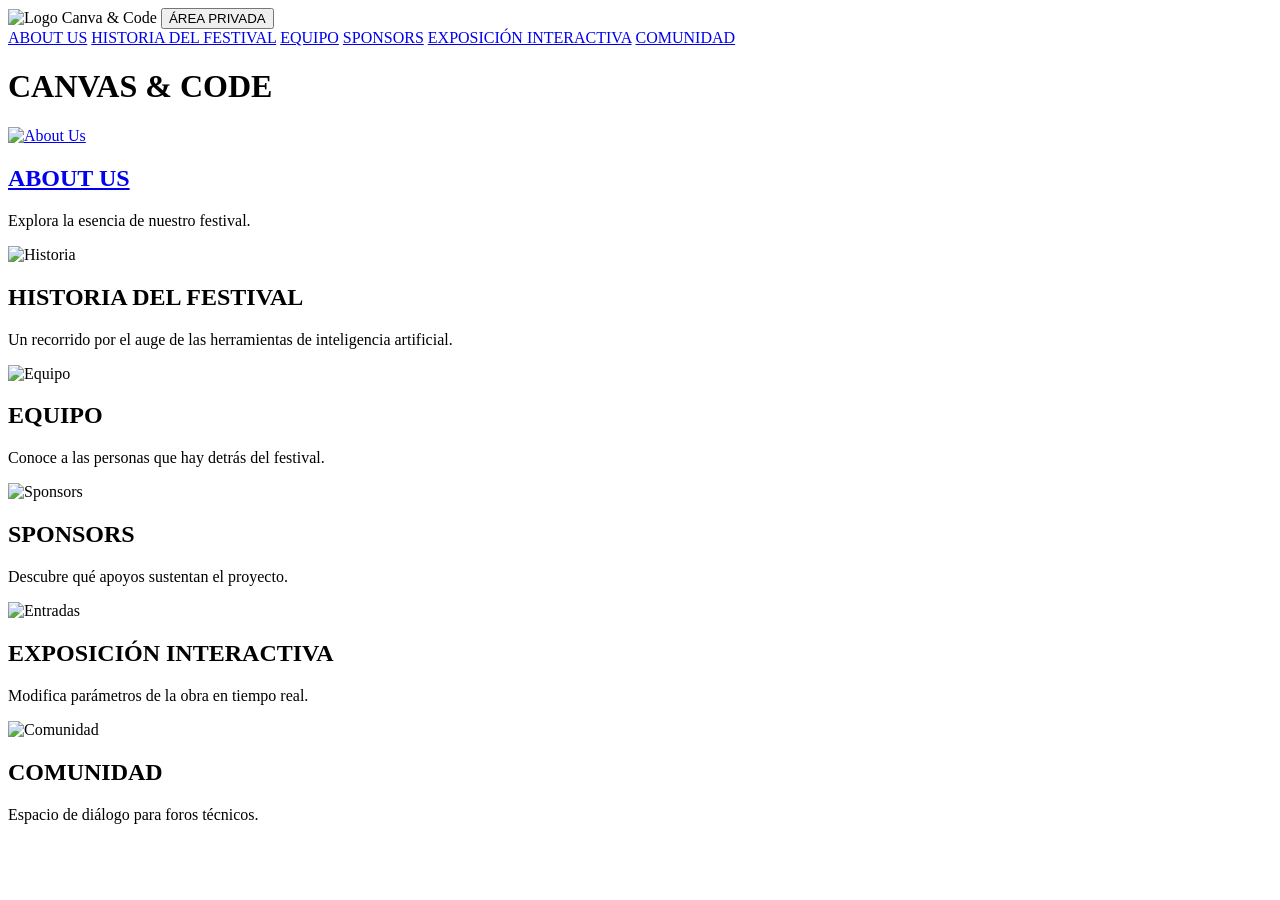
==== index.html @ c941e0c9 "Add files via upload" ====
<!DOCTYPE html>
<html lang="es">
<head>
    <meta charset="UTF-8">
    <meta name="viewport" content="width=device-width, initial-scale=1.0">
    <title>Canva & Code - Inicio Alta Fidelidad</title>
    <!-- Carga de tipografías desde Google Fonts -->
    <link href="https://fonts.googleapis.com/css2?family=Rokkitt:wght@300;400;700&family=Ubuntu:wght@400;700&display=swap" rel="stylesheet">
    <!-- Ruta actualizada para los estilos en la carpeta css -->
    <link rel="stylesheet" href="../css/style.css"> 
</head>
<body>
    <header class="header">
        <div class="top-bar">
            <!-- Ruta actualizada para el logotipo en la carpeta images -->
            <img src="../images/logotipo.jpeg" alt="Logo Canva & Code" class="logo-circular">
            <button class="btn-private">ÁREA PRIVADA</button>
        </div>
        
        <nav class="button-nav">
            <a href="about.html" class="nav-btn">ABOUT US</a>
            <a href="#" class="nav-btn">HISTORIA DEL FESTIVAL</a>
            <a href="#" class="nav-btn">EQUIPO</a>
            <a href="#" class="nav-btn">SPONSORS</a>
            <a href="#" class="nav-btn">EXPOSICIÓN INTERACTIVA</a>
            <a href="#" class="nav-btn">COMUNIDAD</a>
        </nav>
    </header>

    <main class="container">
        <header class="hero-section">
            <h1 class="main-title">CANVAS <span>&</span> CODE</h1>
        </header>

        <div class="dynamic-grid">
            
            <!-- Sección: About Us -->
            <section class="card">
                <a href="about.html" class="img-link">
                    <img src="../images/puños.jpg" alt="About Us" class="card-image">
                </a>
                <div class="card-info">
                    <a href="about.html" class="title-link">
                        <h2 class="card-title">ABOUT US</h2>
                    </a>
                    <p class="body-text">Explora la esencia de nuestro festival.</p>
                </div>
            </section>

            <!-- Sección: Historia del Festival -->
            <section class="card">
                <img src="../images/publico.jpg" alt="Historia" class="card-image">
                <div class="card-info">
                    <h2 class="card-title">HISTORIA DEL FESTIVAL</h2>
                    <p class="body-text">Un recorrido por el auge de las herramientas de inteligencia artificial.</p>
                </div>
            </section>

            <!-- Sección: Equipo -->
            <section class="card">
                <img src="../images/equipo.jpg" alt="Equipo" class="card-image">
                <div class="card-info">
                    <h2 class="card-title">EQUIPO</h2>
                    <p class="body-text">Conoce a las personas que hay detrás del festival.</p>
                </div>
            </section>

            <!-- Sección: Sponsors -->
            <section class="card">
                <img src="../images/partnership.jpg" alt="Sponsors" class="card-image">
                <div class="card-info">
                    <h2 class="card-title">SPONSORS</h2>
                    <p class="body-text">Descubre qué apoyos sustentan el proyecto.</p>
                </div>
            </section>

            <!-- Sección: Exposición Interactiva -->
            <section class="card">
                <img src="../images/compras.jpg" alt="Entradas" class="card-image">
                <div class="card-info">
                    <h2 class="card-title">EXPOSICIÓN INTERACTIVA</h2>
                    <p class="body-text">Modifica parámetros de la obra en tiempo real.</p>
                </div>
            </section>

            <!-- Sección: Comunidad -->
            <section class="card">
                <img src="../images/gente.jpg" alt="Comunidad" class="card-image">
                <div class="card-info">
                    <h2 class="card-title">COMUNIDAD</h2>
                    <p class="body-text">Espacio de diálogo para foros técnicos.</p>
                </div>
            </section>

        </div>
    </main>
</body>
</html>
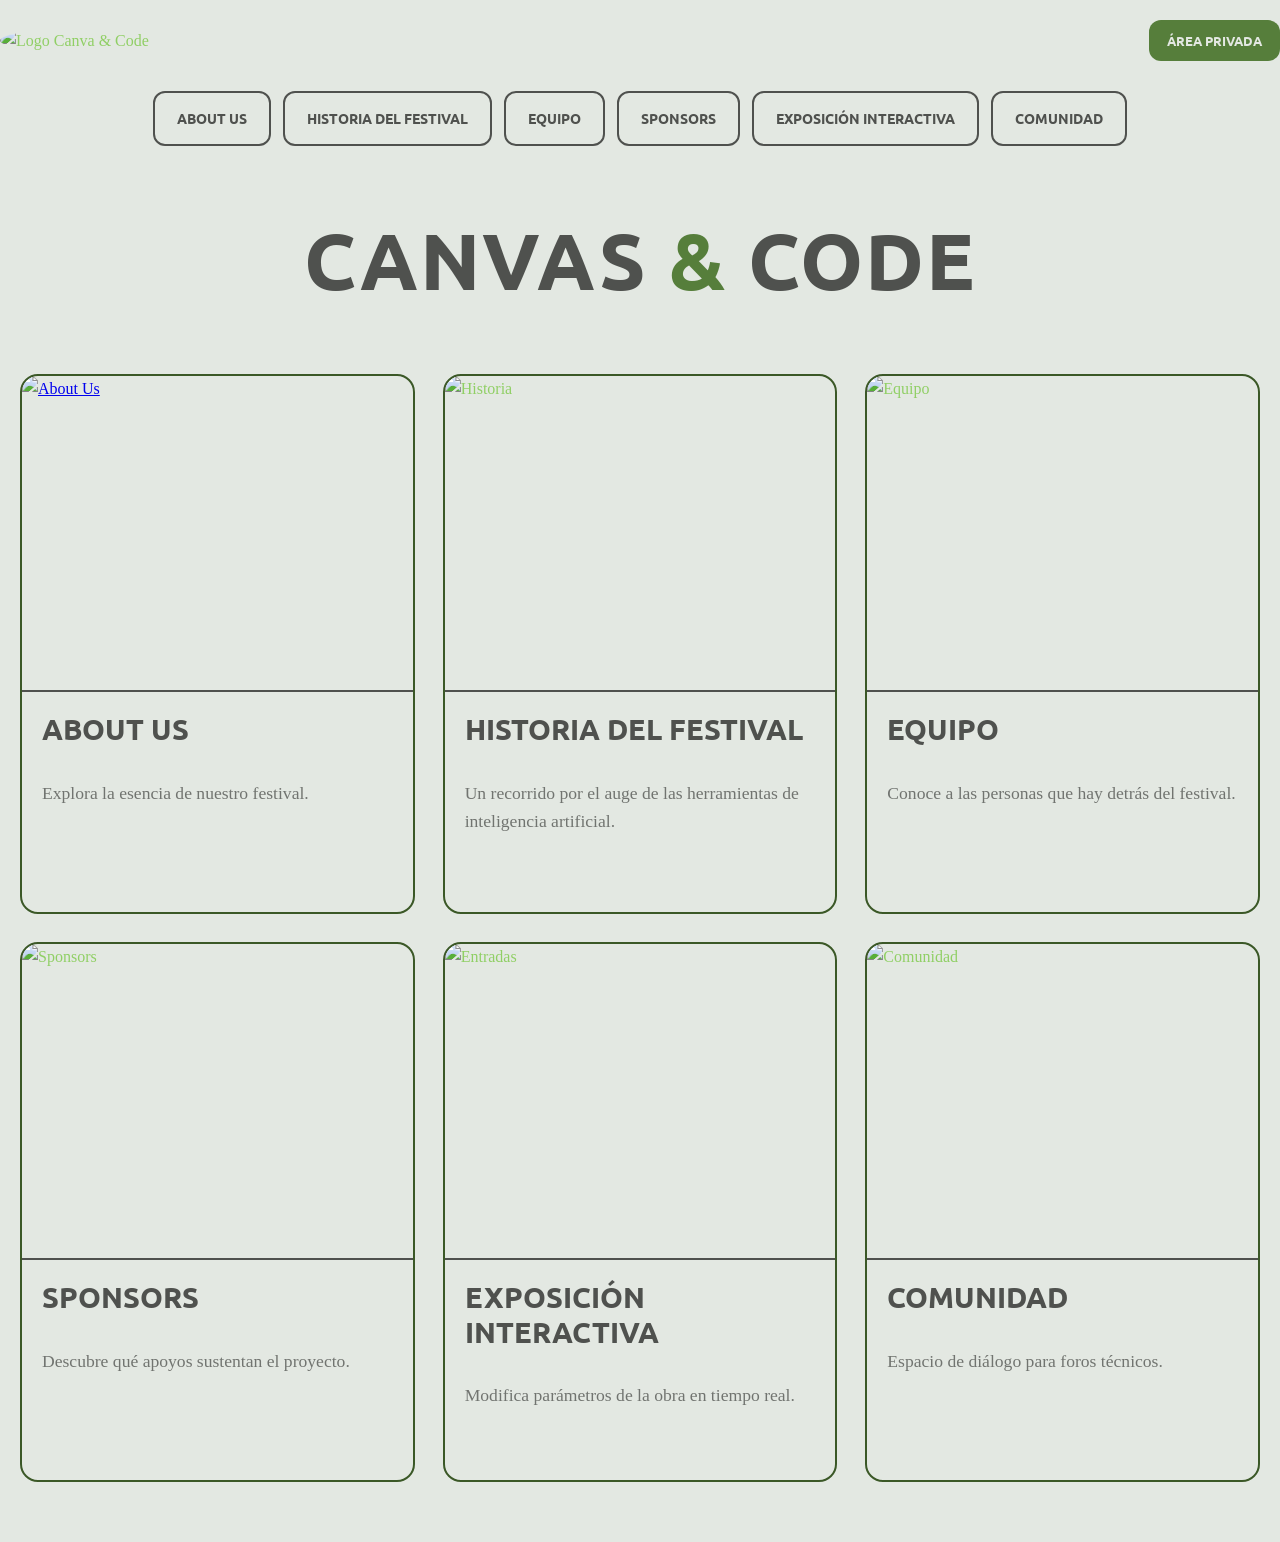
==== commit 0d9d6e4b: "Add files via upload" ====
--- a/index.html
+++ b/index.html
@@ -7,13 +7,13 @@
     <!-- Carga de tipografías desde Google Fonts -->
     <link href="https://fonts.googleapis.com/css2?family=Rokkitt:wght@300;400;700&family=Ubuntu:wght@400;700&display=swap" rel="stylesheet">
     <!-- Ruta actualizada para los estilos en la carpeta css -->
-    <link rel="stylesheet" href="../css/style.css"> 
+    <link rel="stylesheet" href="CSS/style.css"> 
 </head>
 <body>
     <header class="header">
         <div class="top-bar">
             <!-- Ruta actualizada para el logotipo en la carpeta images -->
-            <img src="../images/logotipo.jpeg" alt="Logo Canva & Code" class="logo-circular">
+            <img src="images/logotipo.jpeg" alt="Logo Canva & Code" class="logo-circular">
             <button class="btn-private">ÁREA PRIVADA</button>
         </div>
         
@@ -37,7 +37,7 @@
             <!-- Sección: About Us -->
             <section class="card">
                 <a href="about.html" class="img-link">
-                    <img src="../images/puños.jpg" alt="About Us" class="card-image">
+                    <img src="images/puños.jpg" alt="About Us" class="card-image">
                 </a>
                 <div class="card-info">
                     <a href="about.html" class="title-link">
@@ -49,7 +49,7 @@
 
             <!-- Sección: Historia del Festival -->
             <section class="card">
-                <img src="../images/publico.jpg" alt="Historia" class="card-image">
+                <img src="images/publico.jpg" alt="Historia" class="card-image">
                 <div class="card-info">
                     <h2 class="card-title">HISTORIA DEL FESTIVAL</h2>
                     <p class="body-text">Un recorrido por el auge de las herramientas de inteligencia artificial.</p>
@@ -58,7 +58,7 @@
 
             <!-- Sección: Equipo -->
             <section class="card">
-                <img src="../images/equipo.jpg" alt="Equipo" class="card-image">
+                <img src="images/equipo.jpg" alt="Equipo" class="card-image">
                 <div class="card-info">
                     <h2 class="card-title">EQUIPO</h2>
                     <p class="body-text">Conoce a las personas que hay detrás del festival.</p>
@@ -67,7 +67,7 @@
 
             <!-- Sección: Sponsors -->
             <section class="card">
-                <img src="../images/partnership.jpg" alt="Sponsors" class="card-image">
+                <img src="images/partnership.jpg" alt="Sponsors" class="card-image">
                 <div class="card-info">
                     <h2 class="card-title">SPONSORS</h2>
                     <p class="body-text">Descubre qué apoyos sustentan el proyecto.</p>
@@ -76,7 +76,7 @@
 
             <!-- Sección: Exposición Interactiva -->
             <section class="card">
-                <img src="../images/compras.jpg" alt="Entradas" class="card-image">
+                <img src="images/compras.jpg" alt="Entradas" class="card-image">
                 <div class="card-info">
                     <h2 class="card-title">EXPOSICIÓN INTERACTIVA</h2>
                     <p class="body-text">Modifica parámetros de la obra en tiempo real.</p>
@@ -85,7 +85,7 @@
 
             <!-- Sección: Comunidad -->
             <section class="card">
-                <img src="../images/gente.jpg" alt="Comunidad" class="card-image">
+                <img src="images/gente.jpg" alt="Comunidad" class="card-image">
                 <div class="card-info">
                     <h2 class="card-title">COMUNIDAD</h2>
                     <p class="body-text">Espacio de diálogo para foros técnicos.</p>
--- a/CSS/style.css
+++ b/CSS/style.css
@@ -0,0 +1,332 @@
+:root {
+    --hover: #3b5827;
+    --primary: #567e3b;
+    --disabled: #72a650;
+    --off: #90cf65;
+    --secondary01: #e3e8e2;
+    --secondary02: #bbc0ba;
+    --secondary03: #959994;
+    --secondary04: #717470;
+    --secondary05: #4f514e;
+    --support01: #b5f98c;
+    --support02: #e3e8e2;
+    --support03: #efd9e0;
+    --support04: #dde4f4;
+
+
+    --font-titles: 'Ubuntu', sans-serif;
+    --font-body: 'Rokkitt', serif;
+    --bg-color: #e3e8e2; 
+}
+
+/* RESET */
+
+*{
+    margin:0;
+    padding:0;
+    box-sizing:border-box;
+}
+
+body{
+    background-color:var(--bg-color);
+    color:var(--off);
+    font-family:var(--font-body);
+    overflow-x:hidden;
+    line-height:1.6;
+}
+
+/* CONTENEDOR */
+
+.container{
+    width:100%;
+    max-width:1400px;
+    margin:auto;
+    padding:0 20px;
+}
+.img-container{
+    aspect-ratio: 16/9;
+    max-width: 1400px;
+}
+
+/* HEADER */
+
+.header{
+    padding-top:20px;
+}
+
+.top-bar{
+    display:flex;
+    justify-content:space-between;
+    align-items:center;
+    flex-wrap:wrap;
+    gap:20px;
+    margin-bottom:30px;
+}
+
+/* LOGO */
+
+.logo-circular{
+    width:100%;
+    max-width:200px;
+    height:auto;
+    border-radius:50%;
+    object-fit:cover;
+    display:block;
+    border:none;
+}
+
+/* BOTÓN */
+
+.btn-private{
+    background:var(--primary);
+    color:var(--secondary01);
+    border:none;
+    padding:12px 18px;
+    border-radius:12px;
+    font-family:var(--font-titles);
+    font-weight:700;
+    cursor:pointer;
+    transition:0.3s;
+}
+
+.btn-private:hover{
+    background:var(--hover);
+    color:var(--secondary02);
+}
+
+/* NAVEGACIÓN */
+
+.button-nav{
+    display:grid;
+    grid-template-columns:repeat(2,1fr);
+    gap:12px;
+    margin-bottom:50px;
+}
+
+.nav-btn{
+    background:var(--secondary01);
+    border:2px solid var(--secondary05);
+    border-radius:12px;
+    padding:12px 10px;
+
+    text-decoration:none;
+    text-align:center;
+
+    color:var(--secondary05);
+    font-family:var(--font-titles);
+    font-size:0.75rem;
+    font-weight:700;
+
+    transition:0.3s;
+}
+
+.nav-btn:hover,
+.nav-btn.active{
+    background:var(--primary);
+    color:var(--secondary01);
+    border-color:var(--primary);
+}
+
+/* HERO */
+
+.hero-section{
+    text-align:center;
+    margin-bottom:50px;
+}
+
+.tagline{
+    font-family:var(--font-titles);
+    font-size:0.9rem;
+    letter-spacing:3px;
+    color:var(--primary);
+    margin-bottom:12px;
+}
+
+.main-title{
+    font-family:var(--font-titles);
+    font-size:2.8rem;
+    font-weight:700;
+    letter-spacing:2px;
+    color:var(--secondary05);
+}
+
+.main-title span{
+    color:var(--primary);
+}
+
+/* GRID */
+
+.dynamic-grid{
+    display:grid;
+    grid-template-columns:1fr;
+    gap:28px;
+    margin-bottom:60px;
+}
+
+/* CARD */
+
+.card{
+    background-color:var(--secondary01);
+    border:2px solid var(--hover);
+    border-radius:18px;
+    overflow:hidden;
+
+    display:flex;
+    flex-direction:column;
+
+    transition:all 0.35s ease;
+}
+
+.card:hover{
+    transform:translateY(-5px);
+}
+
+.card.highlight{
+    background-color:var(--secondary05);
+}
+
+/* IMAGEN */
+
+
+
+.card-image{
+    width:100%;
+    height:100%;
+    object-fit:cover;
+    display:block;
+    border-bottom:2px solid var(--secondary05);
+}
+
+/* TEXTO */
+
+.card-info{
+    padding:20px;
+    display:flex;
+    flex-direction:column;
+    gap:12px;
+    flex-grow:1;
+}
+
+.category{
+    font-family:var(--font-titles);
+    font-size:0.75rem;
+    font-weight:700;
+    letter-spacing:1px;
+    color:var(--secondary05);
+}
+
+.card-title{
+    font-family:var(--font-titles);
+    font-size:1.6rem;
+    font-weight:700;
+    line-height:1.2;
+    color:var(--secondary05);
+    margin-bottom: 20px;
+    text-transform: uppercase;
+}
+
+.body-text{
+    font-family:var(--font-body);
+    font-size:1.05rem;
+    color:var(--secondary04);
+}
+
+/* TABLET */
+
+@media (min-width:768px){
+
+    .button-nav{
+        grid-template-columns:repeat(3,1fr);
+    }
+
+    .dynamic-grid{
+        grid-template-columns:repeat(2,1fr);
+    }
+
+    .main-title{
+        font-size:4rem;
+    }
+
+    .card-title{
+        font-size:1.8rem;
+    }
+    .objectives-layout {
+        flex-direction: row;
+        align-items: center;
+    }
+    .objectives-list, .objective-frame {
+        flex: 1;
+    }
+  
+}
+
+/* ESCRITORIO */
+
+@media (min-width:1200px){
+
+    .button-nav{
+        display:flex;
+        justify-content:center;
+        flex-wrap:wrap;
+    }
+
+    .nav-btn{
+        font-size:0.9rem;
+        padding:14px 22px;
+    }
+
+    .dynamic-grid{
+        grid-template-columns:repeat(3,1fr);
+        align-items:stretch;
+    }
+
+    .card{
+        min-height:540px;
+    }
+
+    .card-info{
+        min-height:220px;
+    }
+
+    .main-title{
+        font-size:5rem;
+    }
+
+    .body-text{
+        font-size:1.1rem;
+    }
+}
+.img-link {
+    height: 100%;*/
+}
+.title-link {
+    text-decoration: none;
+    display: block; 
+    color: inherit;
+}
+.section-highlight {
+    background-color: var(--support01); /* Verde lima de tu guía de estilo */
+    margin-left: -20px; /* Extiende el fondo hasta los bordes en móviles */
+    margin-right: -20px;
+    padding: 60px 20px;
+    border-top: 2px solid var(--secondary05);
+    border-bottom: 2px solid var(--secondary05);
+}
+.container-inner {
+    max-width: 1400px;
+    margin: 0 auto;
+}
+.objectives-layout {
+    display: flex;
+    flex-direction: column;
+    gap: 30px;
+}
+
+.objectives-list {
+    list-style-type: square;
+    padding-left: 20px;
+}
+
+.objectives-list li {
+    margin-bottom: 15px;
+}
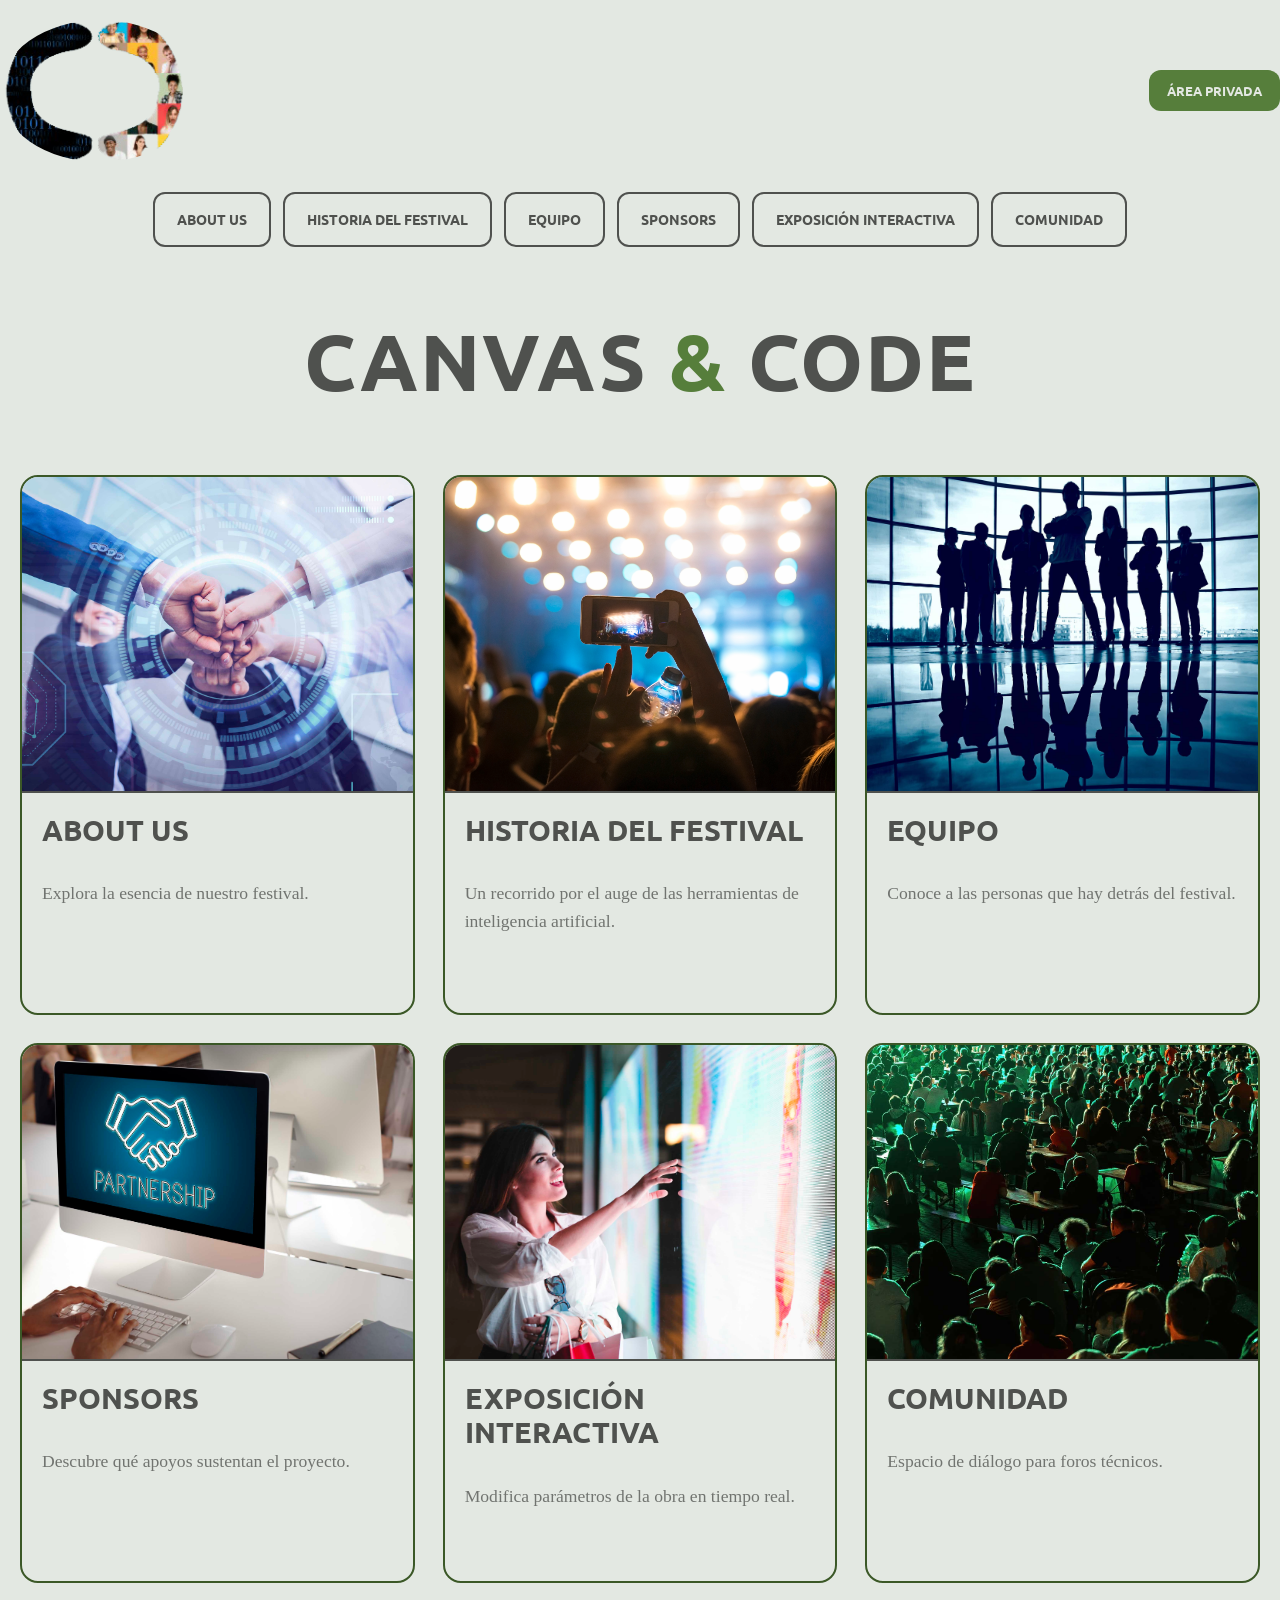
==== commit 006ce84b: "Add files via upload" ====
--- a/index.html
+++ b/index.html
@@ -13,7 +13,7 @@
     <header class="header">
         <div class="top-bar">
             <!-- Ruta actualizada para el logotipo en la carpeta images -->
-            <img src="images/logotipo.jpeg" alt="Logo Canva & Code" class="logo-circular">
+            <img src="images/logotipo.png" alt="Logo Canva & Code" class="logo-circular">
             <button class="btn-private">ÁREA PRIVADA</button>
         </div>
         
--- a/CSS/style.css
+++ b/CSS/style.css
@@ -297,7 +297,7 @@
     }
 }
 .img-link {
-    height: 100%;*/
+    height: 100%;
 }
 .title-link {
     text-decoration: none;
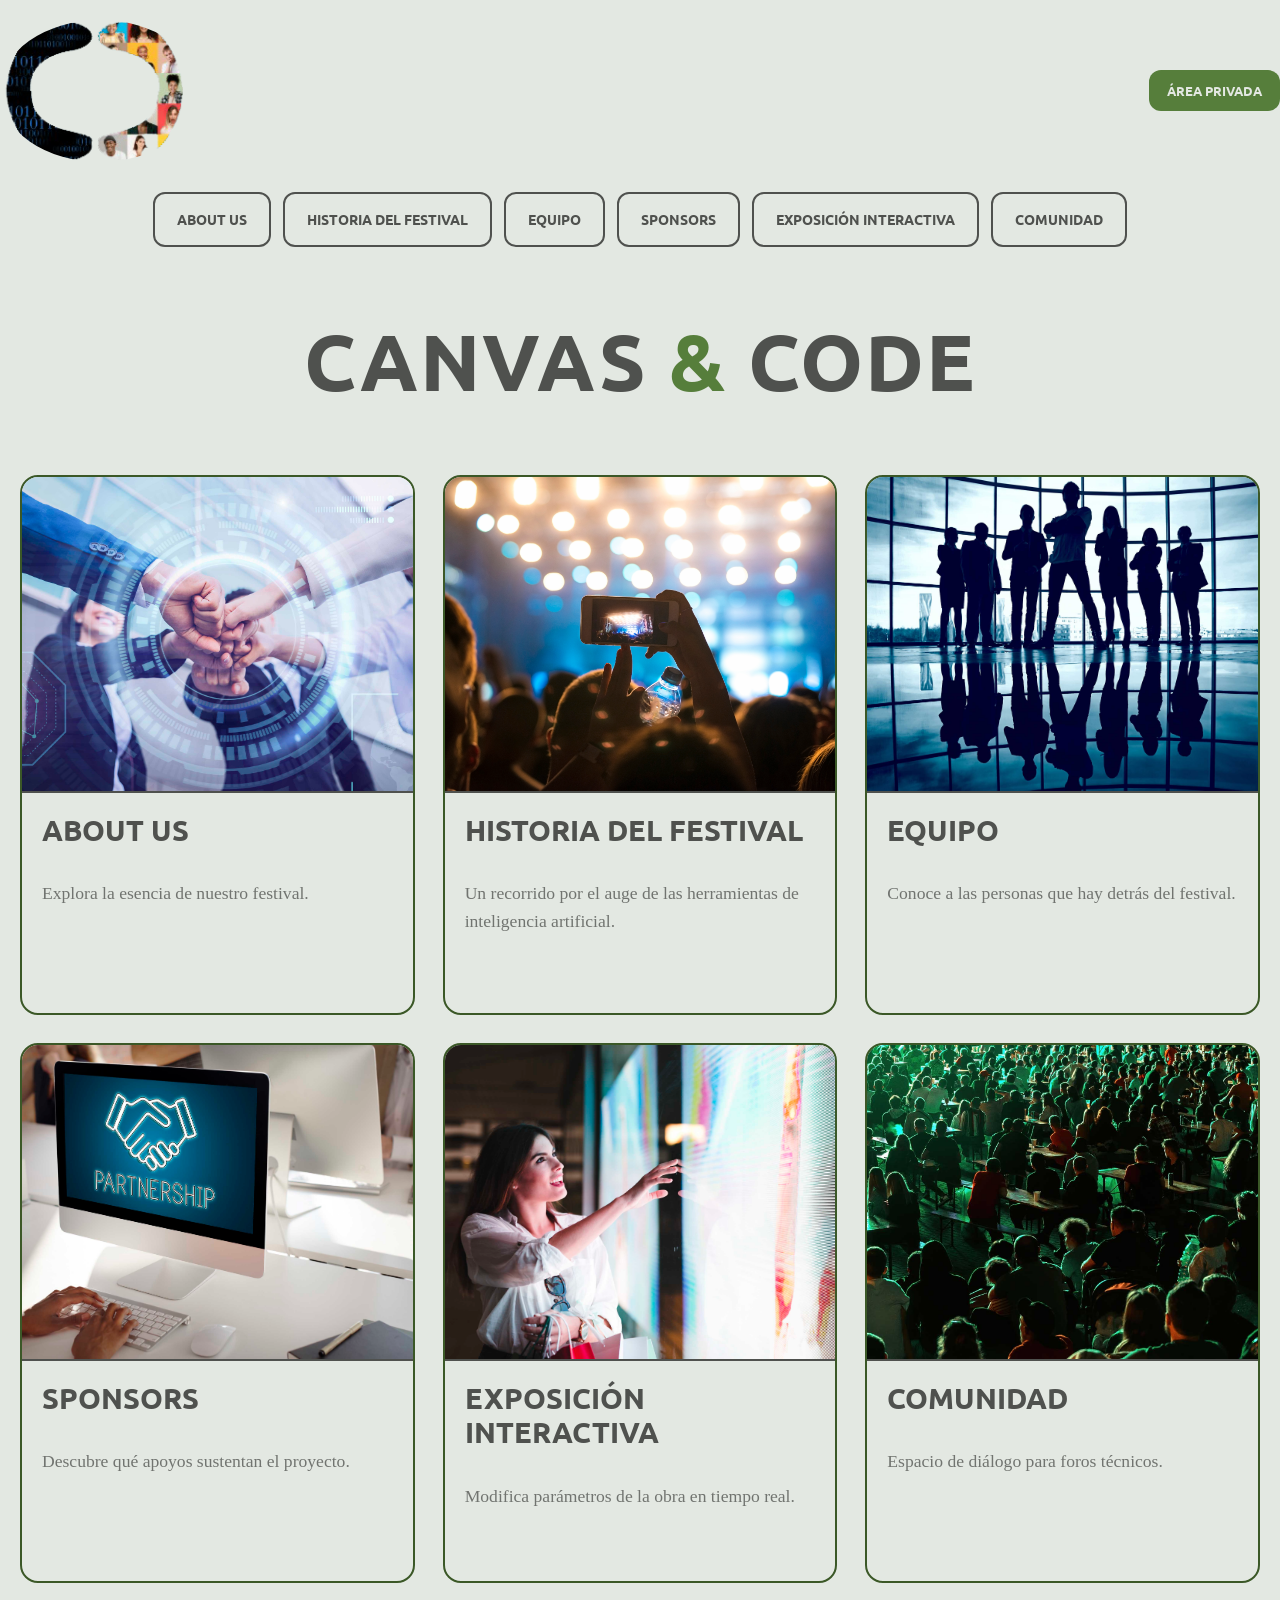
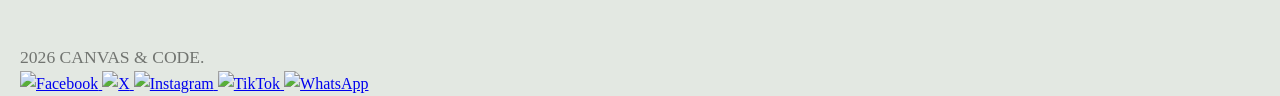
==== commit 22906576: "Add files via upload" ====
--- a/index.html
+++ b/index.html
@@ -1,29 +1,29 @@
 <!DOCTYPE html>
 <html lang="es">
+<!-- configuración y recursos -->
 <head>
     <meta charset="UTF-8">
     <meta name="viewport" content="width=device-width, initial-scale=1.0">
     <title>Canva & Code - Inicio Alta Fidelidad</title>
-    <!-- Carga de tipografías desde Google Fonts -->
     <link href="https://fonts.googleapis.com/css2?family=Rokkitt:wght@300;400;700&family=Ubuntu:wght@400;700&display=swap" rel="stylesheet">
-    <!-- Ruta actualizada para los estilos en la carpeta css -->
     <link rel="stylesheet" href="CSS/style.css"> 
 </head>
 <body>
+    <!-- ENCABEZADO -->
     <header class="header">
         <div class="top-bar">
-            <!-- Ruta actualizada para el logotipo en la carpeta images -->
             <img src="images/logotipo.png" alt="Logo Canva & Code" class="logo-circular">
             <button class="btn-private">ÁREA PRIVADA</button>
         </div>
         
-        <nav class="button-nav">
+    <!-- BOTONES DE NAVEGACIÓN -->
+       <nav class="button-nav">
             <a href="about.html" class="nav-btn">ABOUT US</a>
             <a href="#" class="nav-btn">HISTORIA DEL FESTIVAL</a>
             <a href="#" class="nav-btn">EQUIPO</a>
             <a href="#" class="nav-btn">SPONSORS</a>
-            <a href="#" class="nav-btn">EXPOSICIÓN INTERACTIVA</a>
-            <a href="#" class="nav-btn">COMUNIDAD</a>
+            <a href="expo.html" class="nav-btn">EXPOSICIÓN INTERACTIVA</a>
+            <a href="comunidad.html" class="nav-btn">COMUNIDAD</a>
         </nav>
     </header>
 
@@ -76,7 +76,10 @@
 
             <!-- Sección: Exposición Interactiva -->
             <section class="card">
-                <img src="images/compras.jpg" alt="Entradas" class="card-image">
+                
+                <a href="expo.html" class="img-link">
+                    <img src="images/compras.jpg" alt="Entradas" class="card-image">
+                </a>
                 <div class="card-info">
                     <h2 class="card-title">EXPOSICIÓN INTERACTIVA</h2>
                     <p class="body-text">Modifica parámetros de la obra en tiempo real.</p>
@@ -85,8 +88,10 @@
 
             <!-- Sección: Comunidad -->
             <section class="card">
-                <img src="images/gente.jpg" alt="Comunidad" class="card-image">
-                <div class="card-info">
+                <a href="comunidad.html" class="img-link">
+                    <img src="images/gente.jpg" alt="Comunidad" class="card-image">
+                </a>
+                 <div class="card-info">
                     <h2 class="card-title">COMUNIDAD</h2>
                     <p class="body-text">Espacio de diálogo para foros técnicos.</p>
                 </div>
@@ -94,5 +99,33 @@
 
         </div>
     </main>
+        
+    <!-- PIE DE PÁGINA -->
+    <footer class="footer">
+        <div class="container">
+            <div class="footer-content">
+                <p class="body-text">2026 CANVAS & CODE.</p>
+                
+    <!-- Redes Sociales -->
+                <div class="social-links">
+                    <a href="https://facebook.com" target="_blank" class="social-btn">
+                        <img src="images/facebook.png" alt="Facebook">
+                    </a>
+                    <a href="https://X.com" target="_blank" class="social-btn">
+                        <img src="images/xlogo.png" alt="X">
+                    </a>
+                    <a href="https://instagram.com" target="_blank" class="social-btn">
+                        <img src="images/instagram.png" alt="Instagram">
+                    </a>
+                    <a href="https://tiktok.com" target="_blank" class="social-btn">
+                        <img src="images/tik-tok.png" alt="TikTok">
+                    </a>
+                    <a href="https://whatsapp.com" target="_blank" class="social-btn">
+                        <img src="images/whatsapp.png" alt="WhatsApp">
+                    </a>
+                </div>
+            </div>
+        </div>
+    </footer>
 </body>
 </html>
